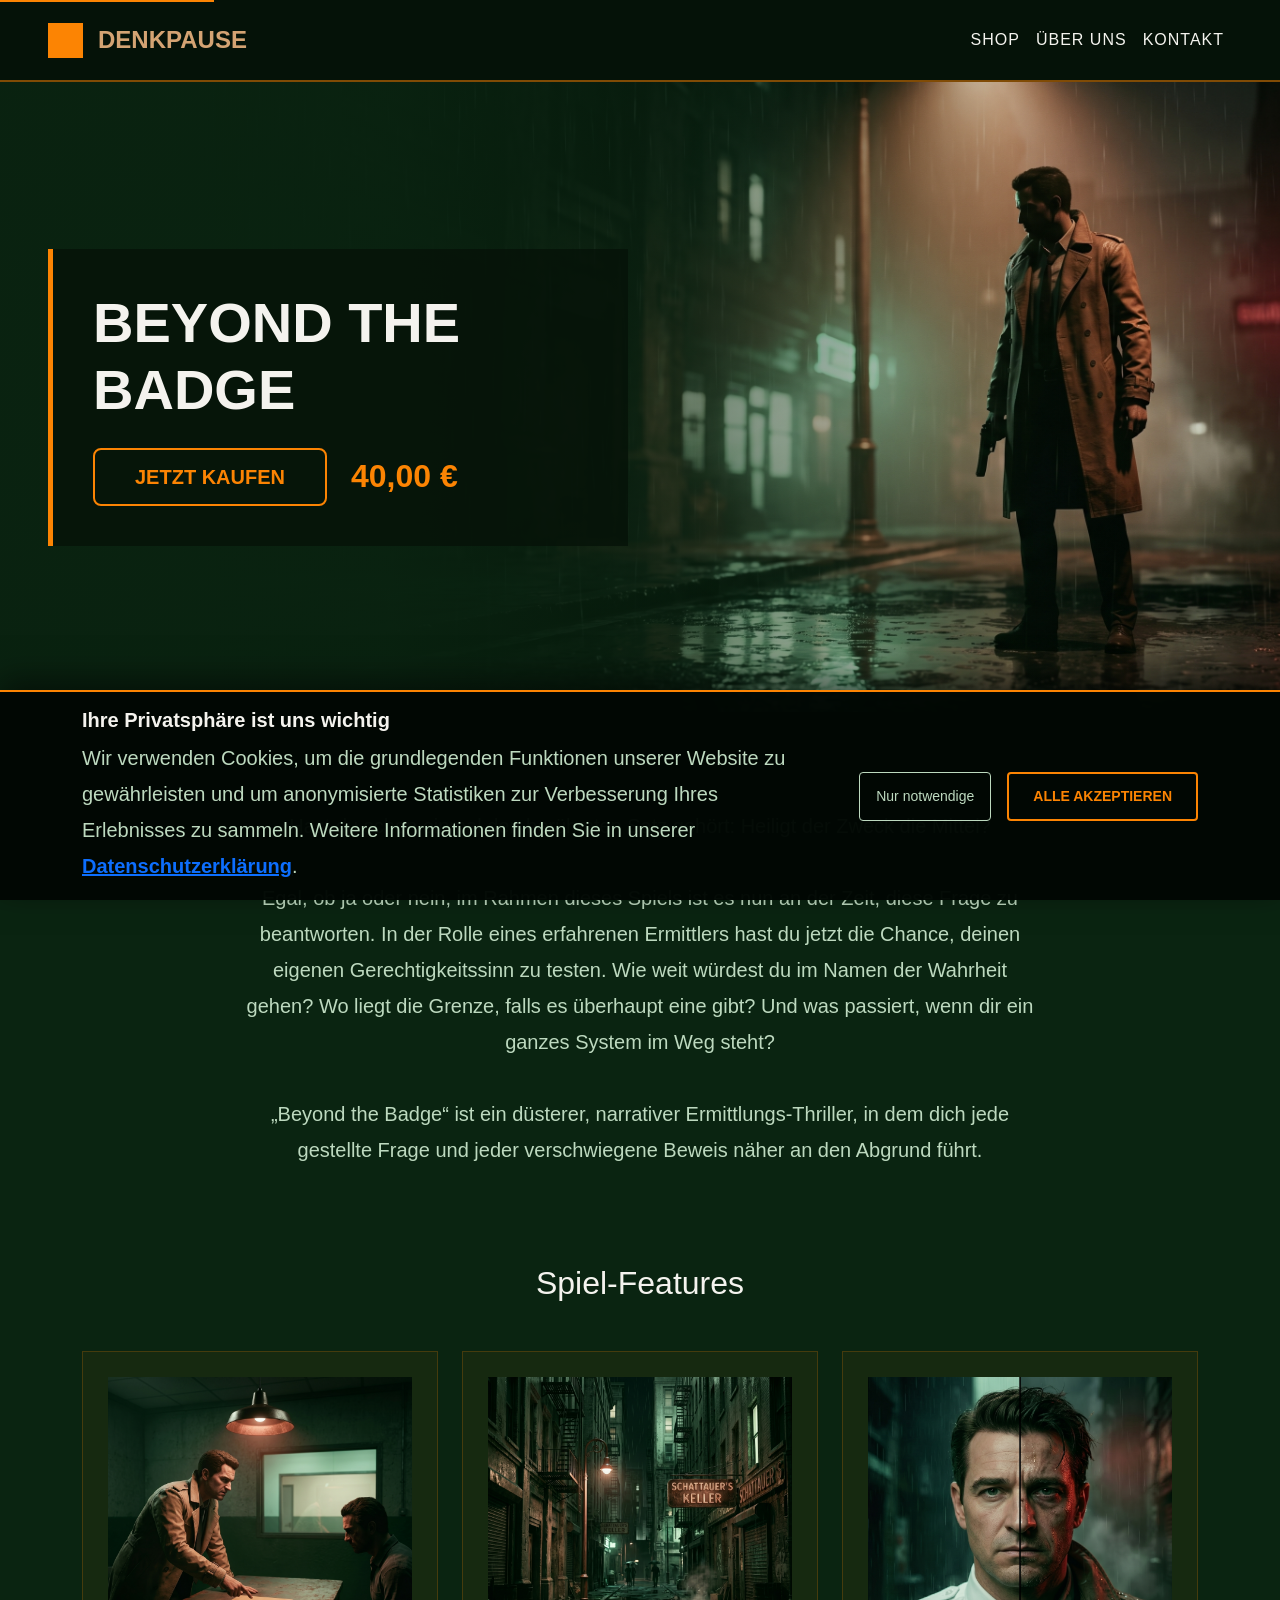
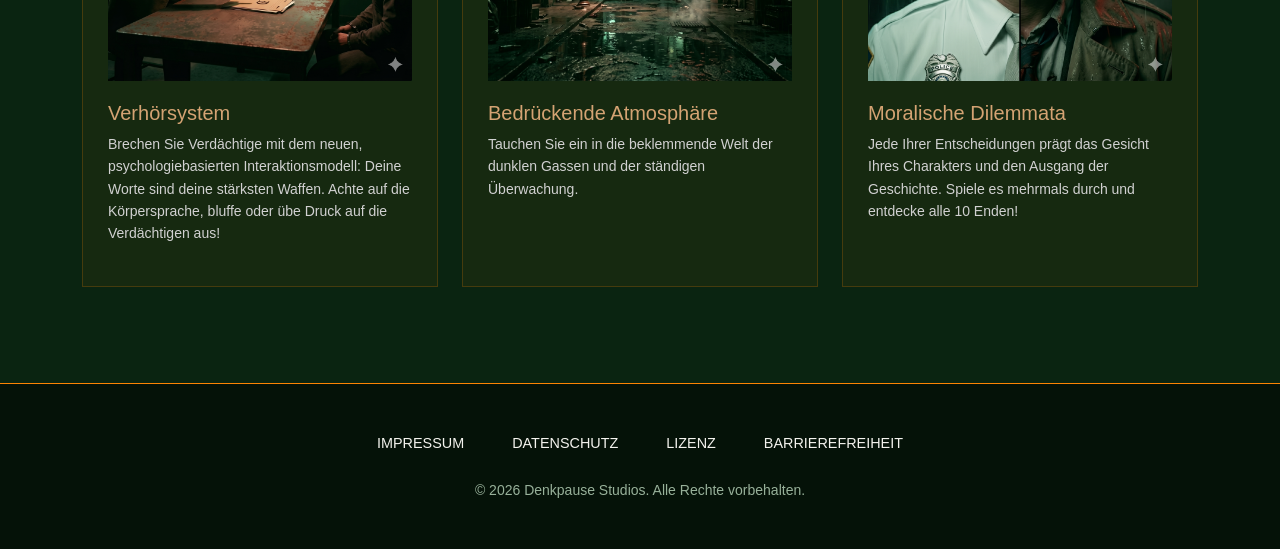
==== index.html @ 51b94d16 "Add files via upload" ====
<!DOCTYPE html>
<html lang="de">
<head>
    <meta charset="UTF-8">
    <meta name="viewport" content="width=device-width, initial-scale=1.0">
    <title>Denkpause Studios</title>
    <link href="https://cdn.jsdelivr.net/npm/bootstrap@5.3.2/dist/css/bootstrap.min.css" rel="stylesheet">
    <link rel="stylesheet" href="style.css">
</head>
<body>

    <div id="cookie-banner" class="cookie-overlay hidden" role="dialog" aria-labelledby="cookie-title" aria-describedby="cookie-desc">
        <div class="container py-3">
            <div class="row align-items-center">
                <div class="col-lg-8 mb-3 mb-lg-0">
                    <h2 id="cookie-title" class="h5 text-copper fw-bold mb-2">Ihre Privatsphäre ist uns wichtig</h2>
                    <p id="cookie-desc" class="description-text small mb-0">
                        Wir verwenden Cookies, um die grundlegenden Funktionen unserer Website zu gewährleisten und um anonymisierte Statistiken zur Verbesserung Ihres Erlebnisses zu sammeln. Weitere Informationen finden Sie in unserer <a href="datenschutz.html" class="text-copper fw-bold">Datenschutzerklärung</a>.
                    </p>
                </div>
                <div class="col-lg-4 d-flex gap-3 justify-content-lg-end">
                    <button id="btn-cookie-decline" class="btn btn-outline-light btn-sm px-3">Nur notwendige</button>
                    <button id="btn-cookie-accept" class="btn btn-copper btn-sm px-4">Alle akzeptieren</button>
                </div>
            </div>
        </div>
    </div>

    <a href="#main-content" class="skip-link">Zum Hauptinhalt springen</a>

    <nav class="navbar navbar-expand-lg navbar-custom py-3" aria-label="Hauptnavigation">
        <div class="container-fluid px-4 px-lg-5">
            <a class="navbar-brand d-flex align-items-center" href="index.html">
                <span class="logo-square" aria-hidden="true"></span>
                <span class="fw-bold fs-4 branding-text">DENKPAUSE</span>
            </a>
            <button class="navbar-toggler" type="button" data-bs-toggle="collapse" data-bs-target="#navbarNav" aria-controls="navbarNav" aria-expanded="false" aria-label="Navigation umschalten">
                <span class="navbar-toggler-icon"></span>
            </button>
            <div class="collapse navbar-collapse" id="navbarNav">
                <ul class="navbar-nav ms-auto">
                    <li class="nav-item"><a class="nav-link" href="index.html">SHOP</a></li>
                    <li class="nav-item"><a class="nav-link" href="aboutus.html">ÜBER UNS</a></li>
                    <li class="nav-item"><a class="nav-link" href="kontakt.html">KONTAKT</a></li>
                </ul>
            </div>
        </div>
    </nav>

    <main id="main-content">
        <section class="hero-wide" aria-labelledby="hero-heading">
            <div class="container-fluid px-4 px-lg-5">
                <div class="row">
                    <div class="col-md-8 col-lg-6">
                        <div class="hero-content">
                            <h1 id="hero-heading" class="display-4 fw-bold mb-4">BEYOND THE BADGE</h1>
                            <div class="d-flex align-items-center flex-wrap gap-4 mt-4">
                                <a href="#" class="btn btn-copper btn-lg">Jetzt Kaufen</a>
                                <span class="price-tag" aria-label="Preis: 40 Euro">40,00 €</span>
                            </div>
                        </div>
                    </div>
                </div>
            </div>
        </section>

        <section class="container my-5 py-5 text-center">
            <h2 class="visually-hidden">Über das Spiel</h2>
            <p class="description-text">
                Hast du schon einmal den berühmten Satz gehört: Heiligt der Zweck die Mittel?<br><br>
                Egal, ob ja oder nein, im Rahmen dieses Spiels ist es nun an der Zeit, diese Frage zu beantworten. In der Rolle eines erfahrenen Ermittlers hast du jetzt die Chance, deinen eigenen Gerechtigkeitssinn zu testen. Wie weit würdest du im Namen der Wahrheit gehen? Wo liegt die Grenze, falls es überhaupt eine gibt? Und was passiert, wenn dir ein ganzes System im Weg steht?<br><br>
                „Beyond the Badge“ ist ein düsterer, narrativer Ermittlungs-Thriller, in dem dich jede gestellte Frage und jeder verschwiegene Beweis näher an den Abgrund führt.
            </p>
        </section>

        <section class="container mb-5 pb-5">
            <h2 class="text-center mb-5 text-copper">Spiel-Features</h2>
            <div class="row g-4">
                <div class="col-md-4">
                    <article class="news-card">
                        <div class="card-img-container">
                            <img src="R1.png" alt="Ein düsterer Verhörraum mit einer einzelnen Glühbirne, mit zwei Männern, von denen einer offensichtlich gerade den anderen verhört.">
                        </div>
                        <h3 class="h5 feature-title">Verhörsystem</h3>
                        <p class="small text-light-muted">Brechen Sie Verdächtige mit dem neuen, psychologiebasierten Interaktionsmodell: Deine Worte sind deine stärksten Waffen. Achte auf die Körpersprache, bluffe oder übe Druck auf die Verdächtigen aus!</p>
                    </article>
                </div>
                <div class="col-md-4">
                    <article class="news-card">
                        <div class="card-img-container">
                            <img src="R3.png" alt="Ein dunkler, schmutziger Straßenausschnitt im strömenden Regen. Die einzige Lichtquelle ist eine Straßenlaterne, die der Szene eine düstere und geheimnisvolle Atmosphäre verleiht.">
                        </div>
                        <h3 class="h5 feature-title">Bedrückende Atmosphäre</h3>
                        <p class="small text-light-muted">Tauchen Sie ein in die beklemmende Welt der dunklen Gassen und der ständigen Überwachung.</p>
                    </article>
                </div>
                <div class="col-md-4">
                    <article class="news-card">
                        <div class="card-img-container">
                            <img src="R2.png" alt="Das Gesicht eines Mannes, das in der Mitte durch eine Linie geteilt ist. Auf der rechten Seite ist er mit gekämmtem Haar und sauberer Kleidung zu sehen, während er auf der linken Seite bereits zerzaustes Haar und schmutzige Kleidung hat. Dies symbolisiert, dass die Entscheidungen des Spielers Auswirkungen auf die Geschichte haben.">
                        </div>
                        <h3 class="h5 feature-title">Moralische Dilemmata</h3>
                        <p class="small text-light-muted">Jede Ihrer Entscheidungen prägt das Gesicht Ihres Charakters und den Ausgang der Geschichte. Spiele es mehrmals durch und entdecke alle 10 Enden!</p>
                    </div>
                </div>
            </div>
        </section>
    </main>

    <footer class="footer-custom py-5">
        <nav class="container d-flex flex-wrap justify-content-center gap-4 gap-md-5 mb-4" aria-label="Footer Navigation">
            <a href="impressum.html" class="footer-link">IMPRESSUM</a>
            <a href="datenschutz.html" class="footer-link">DATENSCHUTZ</a>
            <a href="lizenz.html" class="footer-link">LIZENZ</a>
            <a href="barrierfreiheit.html" class="footer-link">BARRIEREFREIHEIT</a>
        </nav>
        <div class="text-center">
            <p class="small m-0 footer-copyright">&copy; 2026 Denkpause Studios. Alle Rechte vorbehalten.</p>
        </div>
    </footer>

    <script src="https://cdn.jsdelivr.net/npm/bootstrap@5.3.2/dist/js/bootstrap.bundle.min.js"></script>

<script>
        document.addEventListener("DOMContentLoaded", function() {
            const cookieBanner = document.getElementById("cookie-banner");
            const btnAccept = document.getElementById("btn-cookie-accept");
            const btnDecline = document.getElementById("btn-cookie-decline");

            // Ellenőrizzük, hogy a böngésző memóriájában van-e már mentett döntés
            if (!localStorage.getItem("cookieConsent")) {
                // Ha nincs, kivesszük a rejtett osztályt, és egy kis késleltetéssel felanimáljuk
                cookieBanner.classList.remove("hidden");
                setTimeout(() => {
                    cookieBanner.classList.add("show");
                }, 500); // Fél másodperccel az oldal betöltése után ugrik fel
            }

            // Gombnyomás kezelése (egy közös funkció a két gombnak)
            function handleCookieConsent(choice) {
                // Eltüntetjük a bannert animálva
                cookieBanner.classList.remove("show");
                
                // Megvárjuk, amíg lemegy az animáció (0.5s), majd teljesen eltávolítjuk
                setTimeout(() => {
                    cookieBanner.classList.add("hidden");
                }, 500);

                // Elmentjük a döntést a localStorage-ba, így frissítéskor nem jön be újra
                localStorage.setItem("cookieConsent", choice);
            }

            // Kattintás események hozzárendelése
            btnAccept.addEventListener("click", () => handleCookieConsent("accepted"));
            btnDecline.addEventListener("click", () => handleCookieConsent("declined_optional"));
        });
    </script>

</body>
</html>
---- style.css ----
/* --- DENKPAUSE STUDIOS - AKADÁLYMENTESÍTETT ÉS JAVÍTOTT STÍLUSLAP --- */

/* 1. ALAPOK */
body {
    background-color: #0A2411; 
    color: #F4F3EE; 
    font-family: 'Segoe UI', Tahoma, Geneva, Verdana, sans-serif;
    margin: 0;
    padding: 0;
    overflow-x: hidden;
    line-height: 1.6; /* Olvashatóság javítása */
}

/* WCAG: Skip link stílus (alapból rejtve, tabra megjelenik) */
.skip-link {
    position: absolute;
    top: -40px;
    left: 0;
    background: #fc8403;
    color: #0A2411;
    padding: 8px;
    z-index: 1001;
    transition: top 0.3s;
    text-decoration: none;
    font-weight: bold;
}

.skip-link:focus {
    top: 0;
}

/* WCAG: Látható fókuszkeret minden interaktív elemnek */
:focus-visible {
    outline: 3px solid #fc8403 !important;
    outline-offset: 4px;
}

/* 2. FELSŐ MENÜSÁV */
.navbar-custom {
    background-color: #051208;
    border-bottom: 2px solid rgba(252, 132, 3, 0.5);
}

.nav-link {
    color: #F4F3EE !important;
    text-transform: uppercase;
    font-weight: 500;
    letter-spacing: 1px;
    transition: 0.3s;
}

.nav-link:hover, .nav-link:focus {
    color: #fc8403 !important;
}

.logo-square {
    width: 35px;
    height: 35px;
    background-color: #fc8403;
    margin-right: 15px;
    display: inline-block;
}

/* Javított kontrasztú arany/barna szín (#A77E58 helyett világosabb) */
.branding-text, .feature-title {
    color: #D4A373 !important; /* Világosabb árnyalat a 4.5:1 kontraszthoz */
}

/* 3. HERO SZEKCIÓ */
.hero-wide {
    width: 100%;
    min-height: 70vh;
    background-color: #450D0D;
    background-image: linear-gradient(to right, rgba(10, 36, 17, 0.9) 30%, transparent 90%), 
                      url('R0.png'); 
    background-size: cover;
    background-position: center;
    display: flex;
    align-items: center;
}

.hero-content {
    padding: 40px;
    border-left: 5px solid #fc8403;
    background-color: rgba(5, 18, 8, 0.8); /* Sötétebb háttér a szöveg alatt */
}

.btn-copper {
    border: 2px solid #fc8403;
    color: #fc8403;
    background: transparent;
    padding: 12px 40px;
    font-weight: bold;
    text-transform: uppercase;
    transition: all 0.3s ease;
}

.btn-copper:hover, .btn-copper:focus {
    background: #fc8403;
    color: #0A2411;
}

.price-tag {
    color: #fc8403;
    font-size: 2rem;
    font-weight: bold;
}

/* 4. TARTALMI ELEMEK */
.description-text {
    max-width: 800px;
    margin: 0 auto;
    font-size: 1.25rem;
    line-height: 1.8;
    color: #BDD9BF; 
}

/* Javított kontrasztú másodlagos szöveg */
.text-light-muted {
    color: #D1D1D1 !important;
}

.news-card {
    background-color: rgba(252, 132, 3, 0.05);
    padding: 25px;
    border: 1px solid rgba(252, 132, 3, 0.2);
    height: 100%;
}

/* --- JAVÍTOTT KÉPKONTÉNER --- */
.card-img-container {
    width: 100%;
    /* JAVÍTÁS: Négyzetes képarányt használunk (1/1), hogy illeszkedjen a képeidhez */
    aspect-ratio: 1 / 1; 
    /* JAVÍTÁS: Átlátszó háttér, hogy betöltődéskor ne legyen fekete blokk */
    background-color: transparent; 
    margin-bottom: 20px;
    overflow: hidden;
}

.card-img-container img {
    width: 100%;
    height: 100%;
    /* Biztosítja, hogy a kép kitöltse a konténert, de ne torzuljon */
    object-fit: cover; 
}

/* 6. LÁBLÉC */
.footer-custom {
    background-color: #051208;
    color: #F4F3EE;
    border-top: 1px solid #fc8403;
}

.footer-link {
    text-decoration: none;
    color: #F4F3EE !important;
    text-transform: uppercase;
    font-size: 0.9rem;
}

.footer-link:hover, .footer-link:focus {
    color: #fc8403 !important;
    text-decoration: underline;
}

.footer-copyright {
    color: #BDD9BF;
    opacity: 0.8; /* Megemelt opacitás az olvashatóságért */
}

/* 200% ZOOM / REFLOW TÁMOGATÁS */
@media (max-width: 768px) {
    .hero-content {
        border-left: none;
        border-top: 5px solid #fc8403;
        padding: 20px;
    }
    
    .display-4 {
        font-size: 2rem; /* Kisebb betűmobilra, hogy ne lógjon ki */
    }
}

/* --- COOKIE BANNER --- */
.cookie-overlay {
    position: fixed;
    bottom: 0;
    left: 0;
    width: 100%;
    background-color: rgba(2, 8, 4, 0.98); /* Nagyon sötét, szinte fekete háttér */
    border-top: 2px solid #fc8403; /* Réz színű csík a tetején */
    box-shadow: 0 -10px 30px rgba(0, 0, 0, 0.5);
    z-index: 1050; /* A Bootstrap navbar felett marad */
    transform: translateY(100%); /* Alapból le van csúsztatva a képernyőről */
    transition: transform 0.5s cubic-bezier(0.4, 0, 0.2, 1);
}

/* Ez az osztály hozza fel az ablakot animálva */
.cookie-overlay.show {
    transform: translateY(0);
}

/* Rejtett állapot, ha már elfogadták */
.cookie-overlay.hidden {
    display: none !important;
}

/* Halványabb gomb a csak szükséges sütikhez */
#btn-cookie-decline {
    color: #BDD9BF;
    border-color: #BDD9BF;
    transition: all 0.3s;
}

#btn-cookie-decline:hover, #btn-cookie-decline:focus {
    background-color: #BDD9BF;
    color: #0A2411;
}
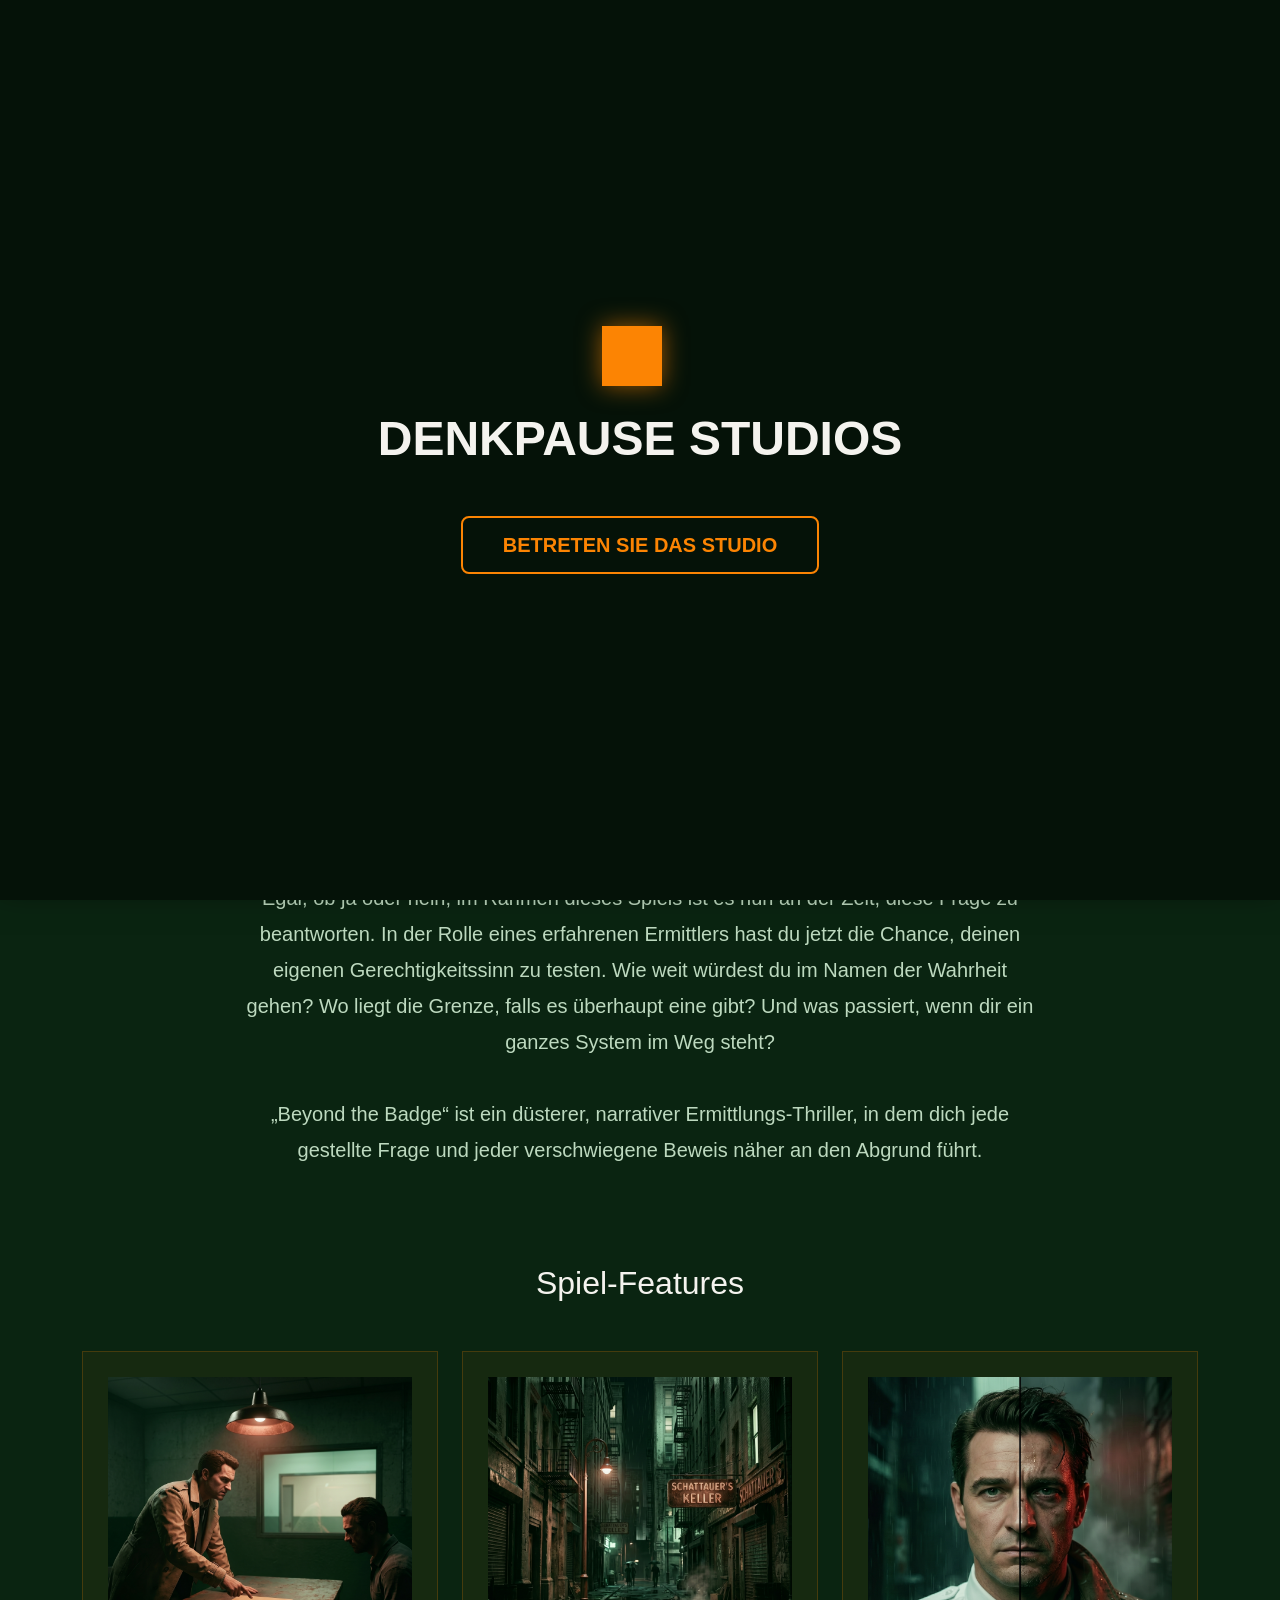
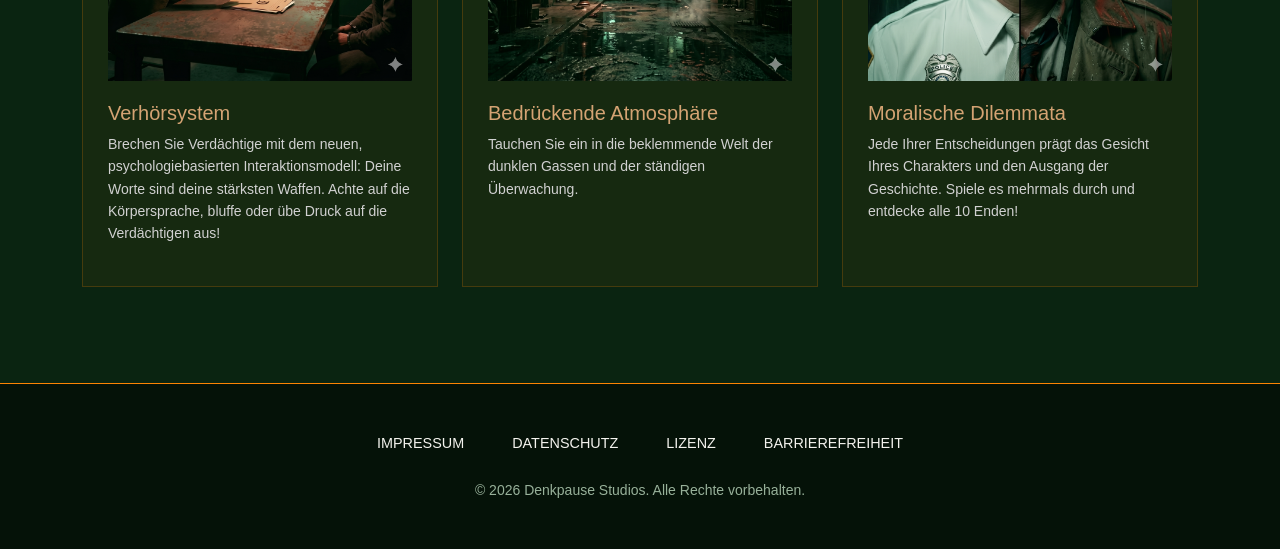
==== commit 11903b6d: "okay" ====
--- a/index.html
+++ b/index.html
@@ -8,6 +8,21 @@
     <link rel="stylesheet" href="style.css">
 </head>
 <body>
+    
+    <div id="splash-screen" class="splash-overlay">
+        <div class="splash-content text-center">
+            <span class="logo-square splash-logo mb-4" aria-hidden="true"></span>
+            <h2 class="display-5 text-copper fw-bold mb-5">DENKPAUSE STUDIOS</h2>
+            
+            <button id="enter-btn" class="btn btn-copper btn-lg text-uppercase fw-bold">
+                Betreten Sie das Studio
+            </button>
+        </div>
+    </div>
+
+    <audio id="intro-audio" src="denkpause_intro.wav" preload="auto"></audio>
+
+
 
     <div id="cookie-banner" class="cookie-overlay hidden" role="dialog" aria-labelledby="cookie-title" aria-describedby="cookie-desc">
         <div class="container py-3">
@@ -156,5 +171,29 @@
         });
     </script>
 
+    <script>
+        document.addEventListener("DOMContentLoaded", function() {
+            const enterBtn = document.getElementById("enter-btn");
+            const splashScreen = document.getElementById("splash-screen");
+            const introAudio = document.getElementById("intro-audio");
+
+            if (enterBtn && splashScreen && introAudio) {
+                enterBtn.addEventListener("click", function() {
+                    // Hang lejátszása
+                    introAudio.play();
+
+                    // Fekete réteg elhalványítása (CSS-ből)
+                    splashScreen.classList.add("fade-out");
+
+                    // 1.5 másodperc után teljesen letöröljük a kijelzőről az akadálymentesítés miatt
+                    setTimeout(function() {
+                        splashScreen.style.display = "none";
+                        splashScreen.setAttribute("aria-hidden", "true");
+                    }, 1500);
+                });
+            }
+        });
+    </script>
+
 </body>
 </html>
--- a/style.css
+++ b/style.css
@@ -216,4 +216,38 @@
 #btn-cookie-decline:hover, #btn-cookie-decline:focus {
     background-color: #BDD9BF;
     color: #0A2411;
+}
+
+
+/* --- SPLASH SCREEN (Csak a főoldalon aktív) --- */
+.splash-overlay {
+    position: fixed;
+    top: 0;
+    left: 0;
+    width: 100%;
+    height: 100vh;
+    background-color: #051208; /* Sötét háttér */
+    z-index: 9999; /* Mindent letakar */
+    display: flex;
+    justify-content: center;
+    align-items: center;
+    transition: opacity 1.5s ease-out, visibility 1.5s ease-out;
+}
+
+/* Elhalványító animáció gombnyomásra */
+.splash-overlay.fade-out {
+    opacity: 0;
+    visibility: hidden;
+}
+
+.splash-content {
+    display: flex;
+    flex-direction: column;
+    align-items: center;
+}
+
+.splash-logo {
+    width: 60px;
+    height: 60px;
+    box-shadow: 0 0 25px rgba(252, 132, 3, 0.6);
 }
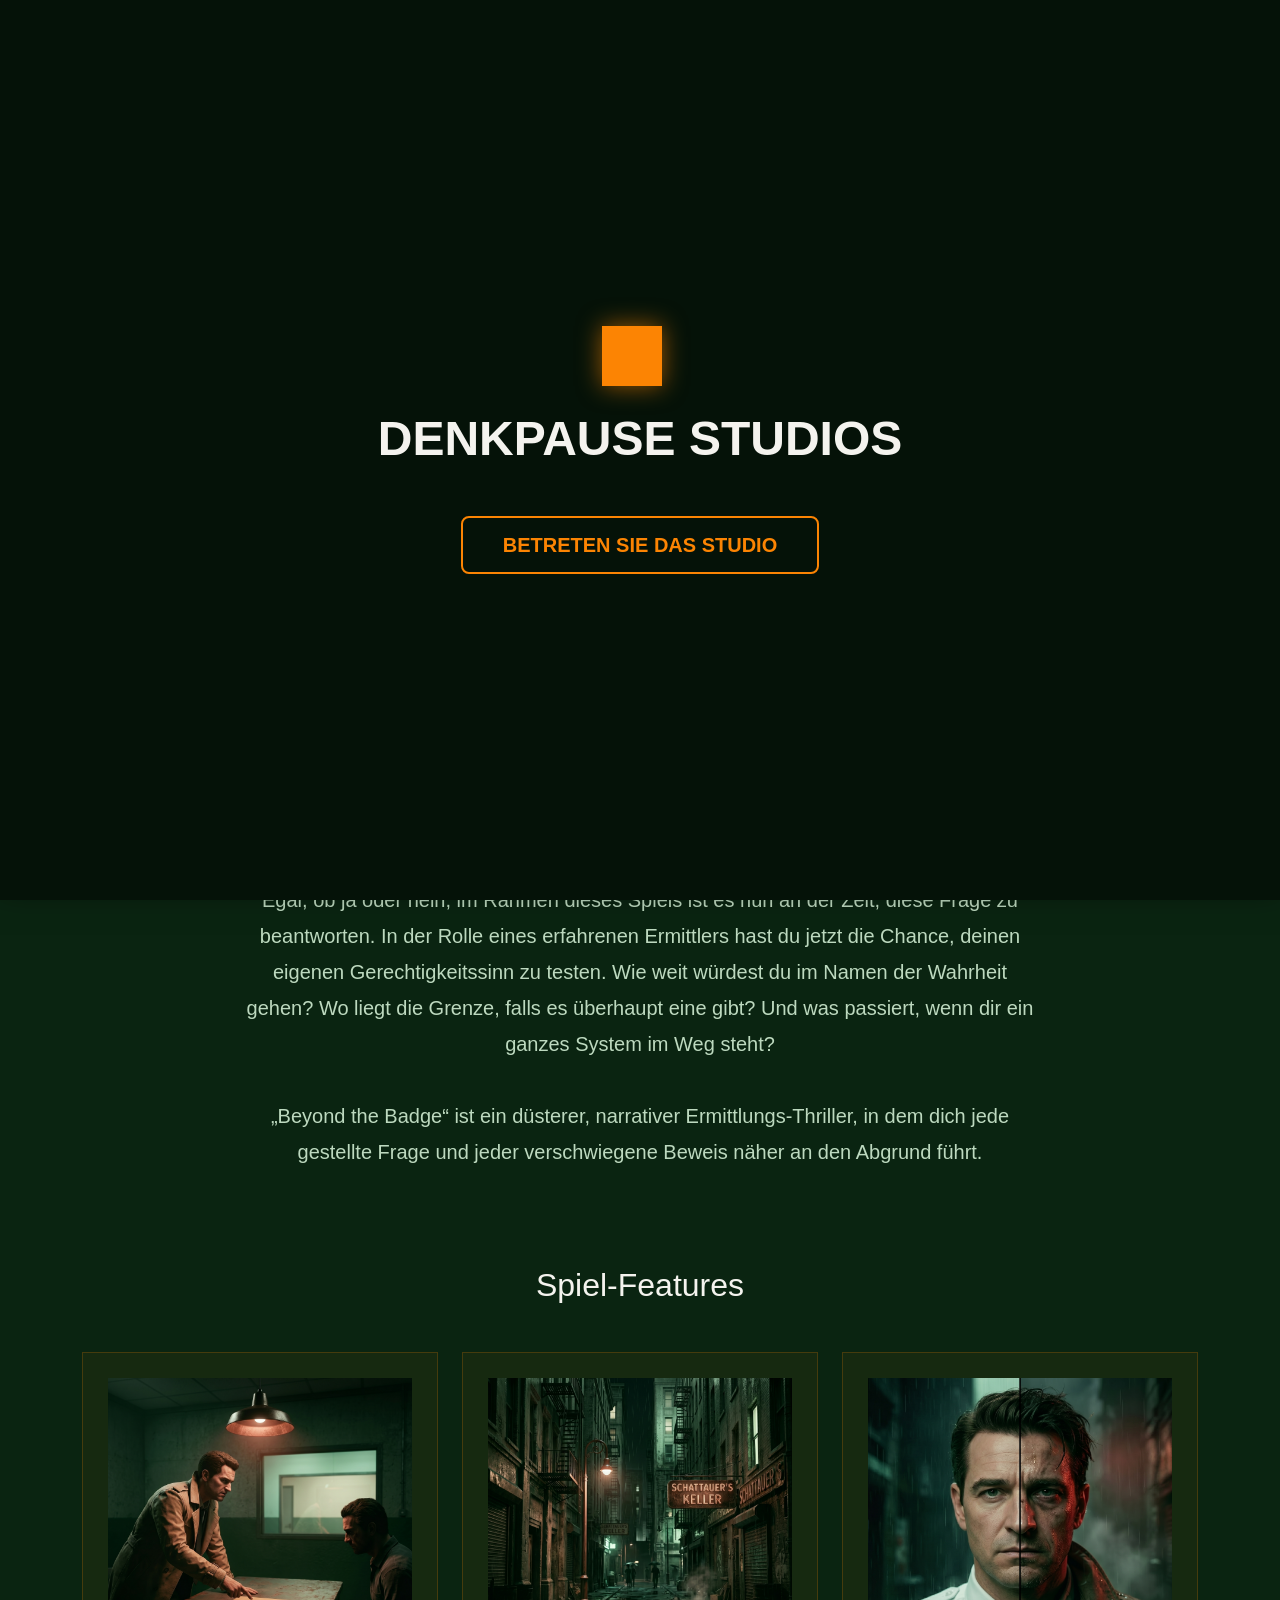
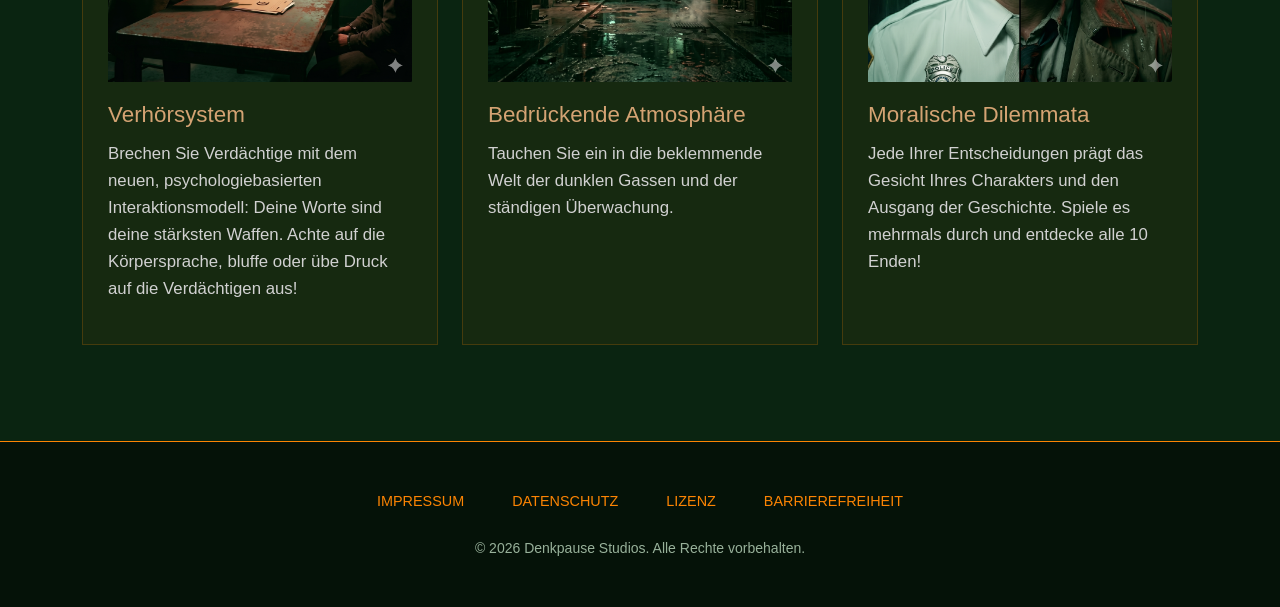
==== commit 492de7ab: "letssee" ====
--- a/index.html
+++ b/index.html
@@ -20,7 +20,7 @@
         </div>
     </div>
 
-    <audio id="intro-audio" src="denkpause_intro.wav" preload="auto"></audio>
+    <audio id="intro-audio" src="rain.wav" preload="auto"></audio>
 
 
 
@@ -46,7 +46,7 @@
     <nav class="navbar navbar-expand-lg navbar-custom py-3" aria-label="Hauptnavigation">
         <div class="container-fluid px-4 px-lg-5">
             <a class="navbar-brand d-flex align-items-center" href="index.html">
-                <span class="logo-square" aria-hidden="true"></span>
+                <img src="bildmarke.png" alt="Denkpause Logo" style="height: 40px; width: auto;" class="me-3">
                 <span class="fw-bold fs-4 branding-text">DENKPAUSE</span>
             </a>
             <button class="navbar-toggler" type="button" data-bs-toggle="collapse" data-bs-target="#navbarNav" aria-controls="navbarNav" aria-expanded="false" aria-label="Navigation umschalten">
@@ -142,30 +142,21 @@
             const btnAccept = document.getElementById("btn-cookie-accept");
             const btnDecline = document.getElementById("btn-cookie-decline");
 
-            // Ellenőrizzük, hogy a böngésző memóriájában van-e már mentett döntés
             if (!localStorage.getItem("cookieConsent")) {
-                // Ha nincs, kivesszük a rejtett osztályt, és egy kis késleltetéssel felanimáljuk
                 cookieBanner.classList.remove("hidden");
                 setTimeout(() => {
                     cookieBanner.classList.add("show");
-                }, 500); // Fél másodperccel az oldal betöltése után ugrik fel
+                }, 500);
             }
 
-            // Gombnyomás kezelése (egy közös funkció a két gombnak)
             function handleCookieConsent(choice) {
-                // Eltüntetjük a bannert animálva
                 cookieBanner.classList.remove("show");
-                
-                // Megvárjuk, amíg lemegy az animáció (0.5s), majd teljesen eltávolítjuk
                 setTimeout(() => {
                     cookieBanner.classList.add("hidden");
                 }, 500);
-
-                // Elmentjük a döntést a localStorage-ba, így frissítéskor nem jön be újra
                 localStorage.setItem("cookieConsent", choice);
             }
 
-            // Kattintás események hozzárendelése
             btnAccept.addEventListener("click", () => handleCookieConsent("accepted"));
             btnDecline.addEventListener("click", () => handleCookieConsent("declined_optional"));
         });
@@ -179,13 +170,9 @@
 
             if (enterBtn && splashScreen && introAudio) {
                 enterBtn.addEventListener("click", function() {
-                    // Hang lejátszása
                     introAudio.play();
-
-                    // Fekete réteg elhalványítása (CSS-ből)
                     splashScreen.classList.add("fade-out");
 
-                    // 1.5 másodperc után teljesen letöröljük a kijelzőről az akadálymentesítés miatt
                     setTimeout(function() {
                         splashScreen.style.display = "none";
                         splashScreen.setAttribute("aria-hidden", "true");
--- a/style.css
+++ b/style.css
@@ -1,6 +1,3 @@
-/* --- DENKPAUSE STUDIOS - AKADÁLYMENTESÍTETT ÉS JAVÍTOTT STÍLUSLAP --- */
-
-/* 1. ALAPOK */
 body {
     background-color: #0A2411; 
     color: #F4F3EE; 
@@ -8,10 +5,8 @@
     margin: 0;
     padding: 0;
     overflow-x: hidden;
-    line-height: 1.6; /* Olvashatóság javítása */
-}
-
-/* WCAG: Skip link stílus (alapból rejtve, tabra megjelenik) */
+    line-height: 1.6;
+}
 .skip-link {
     position: absolute;
     top: -40px;
@@ -24,23 +19,17 @@
     text-decoration: none;
     font-weight: bold;
 }
-
 .skip-link:focus {
     top: 0;
 }
-
-/* WCAG: Látható fókuszkeret minden interaktív elemnek */
 :focus-visible {
     outline: 3px solid #fc8403 !important;
     outline-offset: 4px;
 }
-
-/* 2. FELSŐ MENÜSÁV */
 .navbar-custom {
     background-color: #051208;
     border-bottom: 2px solid rgba(252, 132, 3, 0.5);
 }
-
 .nav-link {
     color: #F4F3EE !important;
     text-transform: uppercase;
@@ -48,11 +37,9 @@
     letter-spacing: 1px;
     transition: 0.3s;
 }
-
 .nav-link:hover, .nav-link:focus {
     color: #fc8403 !important;
 }
-
 .logo-square {
     width: 35px;
     height: 35px;
@@ -60,13 +47,9 @@
     margin-right: 15px;
     display: inline-block;
 }
-
-/* Javított kontrasztú arany/barna szín (#A77E58 helyett világosabb) */
 .branding-text, .feature-title {
     color: #D4A373 !important; /* Világosabb árnyalat a 4.5:1 kontraszthoz */
 }
-
-/* 3. HERO SZEKCIÓ */
 .hero-wide {
     width: 100%;
     min-height: 70vh;
@@ -78,13 +61,11 @@
     display: flex;
     align-items: center;
 }
-
 .hero-content {
     padding: 40px;
     border-left: 5px solid #fc8403;
-    background-color: rgba(5, 18, 8, 0.8); /* Sötétebb háttér a szöveg alatt */
-}
-
+    background-color: rgba(5, 18, 8, 0.8);
+}
 .btn-copper {
     border: 2px solid #fc8403;
     color: #fc8403;
@@ -94,19 +75,15 @@
     text-transform: uppercase;
     transition: all 0.3s ease;
 }
-
 .btn-copper:hover, .btn-copper:focus {
     background: #fc8403;
     color: #0A2411;
 }
-
 .price-tag {
     color: #fc8403;
     font-size: 2rem;
     font-weight: bold;
 }
-
-/* 4. TARTALMI ELEMEK */
 .description-text {
     max-width: 800px;
     margin: 0 auto;
@@ -114,20 +91,15 @@
     line-height: 1.8;
     color: #BDD9BF; 
 }
-
-/* Javított kontrasztú másodlagos szöveg */
 .text-light-muted {
     color: #D1D1D1 !important;
 }
-
 .news-card {
     background-color: rgba(252, 132, 3, 0.05);
     padding: 25px;
     border: 1px solid rgba(252, 132, 3, 0.2);
     height: 100%;
 }
-
-/* --- JAVÍTOTT KÉPKONTÉNER --- */
 .card-img-container {
     width: 100%;
     /* JAVÍTÁS: Négyzetes képarányt használunk (1/1), hogy illeszkedjen a képeidhez */
@@ -137,21 +109,17 @@
     margin-bottom: 20px;
     overflow: hidden;
 }
-
 .card-img-container img {
     width: 100%;
     height: 100%;
     /* Biztosítja, hogy a kép kitöltse a konténert, de ne torzuljon */
     object-fit: cover; 
 }
-
-/* 6. LÁBLÉC */
 .footer-custom {
     background-color: #051208;
     color: #F4F3EE;
     border-top: 1px solid #fc8403;
 }
-
 .footer-link {
     text-decoration: none;
     color: #F4F3EE !important;
@@ -166,10 +134,9 @@
 
 .footer-copyright {
     color: #BDD9BF;
-    opacity: 0.8; /* Megemelt opacitás az olvashatóságért */
-}
-
-/* 200% ZOOM / REFLOW TÁMOGATÁS */
+    opacity: 0.8;
+}
+
 @media (max-width: 768px) {
     .hero-content {
         border-left: none;
@@ -178,35 +145,34 @@
     }
     
     .display-4 {
-        font-size: 2rem; /* Kisebb betűmobilra, hogy ne lógjon ki */
+        font-size: 2rem;
     }
 }
 
-/* --- COOKIE BANNER --- */
 .cookie-overlay {
     position: fixed;
     bottom: 0;
     left: 0;
     width: 100%;
-    background-color: rgba(2, 8, 4, 0.98); /* Nagyon sötét, szinte fekete háttér */
-    border-top: 2px solid #fc8403; /* Réz színű csík a tetején */
+    background-color: rgba(2, 8, 4, 0.98);
+    border-top: 2px solid #fc8403;
     box-shadow: 0 -10px 30px rgba(0, 0, 0, 0.5);
-    z-index: 1050; /* A Bootstrap navbar felett marad */
-    transform: translateY(100%); /* Alapból le van csúsztatva a képernyőről */
+    z-index: 1050;
+    transform: translateY(100%);
     transition: transform 0.5s cubic-bezier(0.4, 0, 0.2, 1);
 }
 
-/* Ez az osztály hozza fel az ablakot animálva */
+
 .cookie-overlay.show {
     transform: translateY(0);
 }
 
-/* Rejtett állapot, ha már elfogadták */
+
 .cookie-overlay.hidden {
     display: none !important;
 }
 
-/* Halványabb gomb a csak szükséges sütikhez */
+
 #btn-cookie-decline {
     color: #BDD9BF;
     border-color: #BDD9BF;
@@ -219,22 +185,21 @@
 }
 
 
-/* --- SPLASH SCREEN (Csak a főoldalon aktív) --- */
+
 .splash-overlay {
     position: fixed;
     top: 0;
     left: 0;
     width: 100%;
     height: 100vh;
-    background-color: #051208; /* Sötét háttér */
-    z-index: 9999; /* Mindent letakar */
+    background-color: #051208;
+    z-index: 9999;
     display: flex;
     justify-content: center;
     align-items: center;
     transition: opacity 1.5s ease-out, visibility 1.5s ease-out;
 }
 
-/* Elhalványító animáció gombnyomásra */
 .splash-overlay.fade-out {
     opacity: 0;
     visibility: hidden;
@@ -250,4 +215,97 @@
     width: 60px;
     height: 60px;
     box-shadow: 0 0 25px rgba(252, 132, 3, 0.6);
+}
+
+
+a {
+    color: #fc8403 !important; 
+    text-decoration: none;
+    transition: color 0.3s ease;
+}
+
+
+a:hover, a:focus {
+    color: #ffaa44 !important;
+    text-decoration: underline;
+}
+
+.footer-link {
+    color: #fc8403 !important;
+}
+.footer-link:hover, .footer-link:focus {
+    color: #ffaa44 !important;
+}
+
+
+
+.branding-text {
+    color: #fc8403 !important;
+    transition: color 0.3s ease;
+}
+
+.navbar-brand:hover .branding-text, .navbar-brand:focus .branding-text {
+    color: #ffaa44 !important;
+}
+
+.mb-6 { margin-bottom: 5rem !important; }
+
+
+.brand-asset-img {
+    max-height: 120px;
+    width: auto;
+}
+.icon-mark { max-height: 90px; }
+
+.soundmark-visual-player {
+    position: relative;
+    display: inline-block;
+    overflow: hidden;
+    border-radius: 8px;
+    border: 2px solid #555;
+    cursor: pointer;
+    max-width: 400px;
+}
+
+.soundmark-bg-img {
+    width: 100%;
+    height: auto;
+    display: block;
+    filter: brightness(0.6);
+    transition: filter 0.3s ease;
+}
+
+.soundmark-visual-player:hover .soundmark-bg-img {
+    filter: brightness(0.8);
+}
+
+
+.play-overlay-button {
+    position: absolute;
+    top: 50%;
+    left: 50%;
+    transform: translate(-50%, -50%);
+    background-color: rgba(252, 132, 3, 0.7);
+    border: none;
+    color: #000;
+    font-size: 2.5rem;
+    padding: 15px 30px;
+    border-radius: 50%;
+    box-shadow: 0 0 15px rgba(0, 0, 0, 0.5);
+    transition: all 0.3s ease;
+}
+
+.play-overlay-button:hover {
+    background-color: rgba(252, 132, 3, 0.9);
+    transform: translate(-50%, -50%) scale(1.1);
+}
+
+.news-card .feature-title {
+    font-size: 1.4rem !important;
+    margin-bottom: 0.75rem;
+}
+
+.news-card p {
+    font-size: 1.05rem !important;
+    line-height: 1.6 !important;
 }
